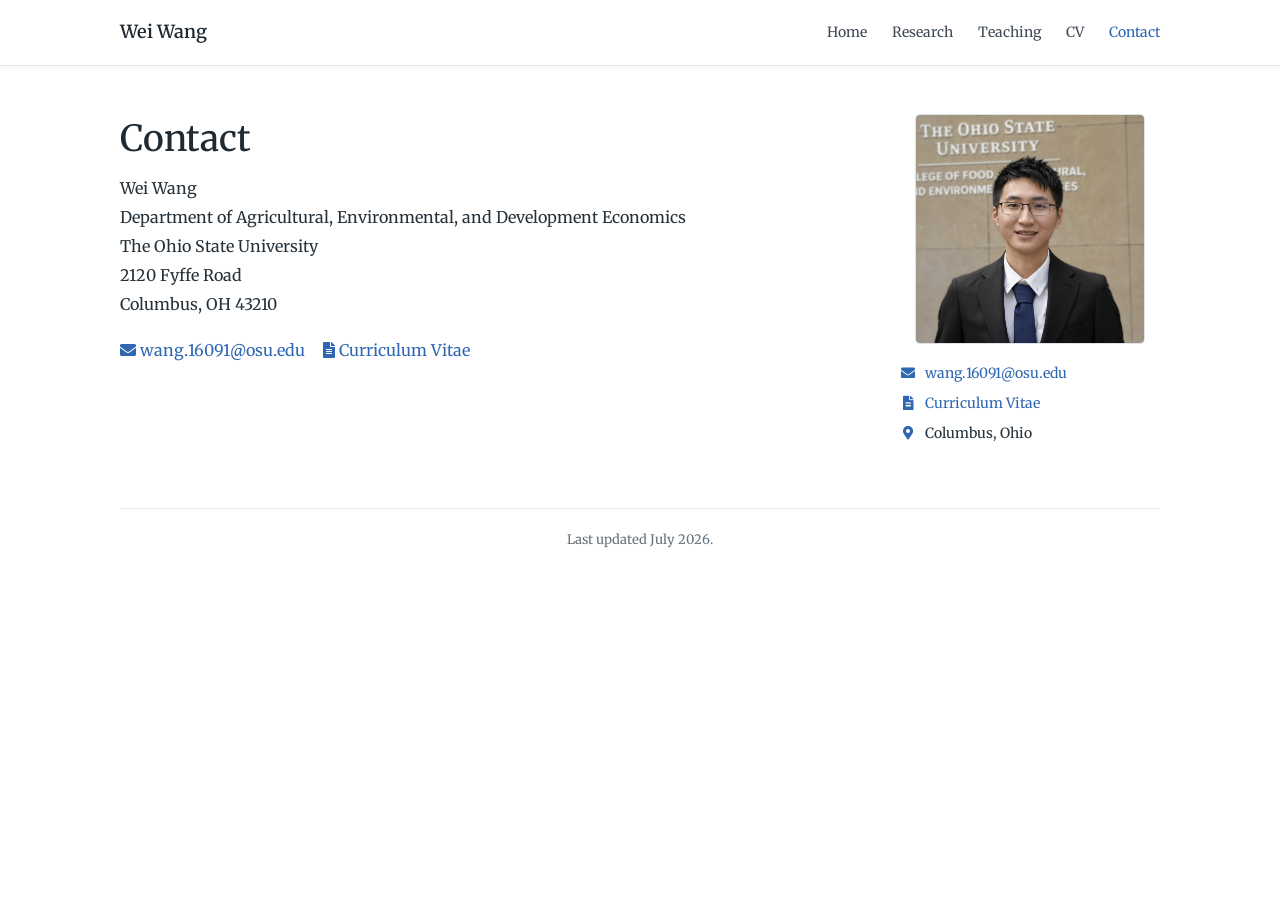
==== contact.html @ d4322f86 "Align fields and methods columns" ====
<!DOCTYPE html>
<html lang="en">
<head>
    <meta charset="UTF-8">
<meta name="viewport" content="width=device-width, initial-scale=1.0">
    <meta http-equiv="Cache-Control" content="no-cache, no-store, must-revalidate">
    <meta http-equiv="Pragma" content="no-cache">
    <meta http-equiv="Expires" content="0">
<meta name="author" content="Wei Wang">
<link rel="stylesheet"
      href="https://fonts.googleapis.com/css2?family=Merriweather:wght@300;400;500;600&display=swap">
<link rel="stylesheet"
      href="https://cdnjs.cloudflare.com/ajax/libs/font-awesome/5.15.3/css/all.min.css">
<link rel="stylesheet" href="styles.css?v=20260718-1736">
    <meta name="description" content="Contact information for Wei Wang at The Ohio State University.">
    <title>Contact | Wei Wang</title>
</head>
<body>
    <nav class="top-nav">
    <div class="nav-container">
        <a class="site-name" href="index.html?v=20260718-1736">Wei Wang</a>
        <div class="nav-links">
            <a href="index.html?v=20260718-1736">Home</a>
            <a href="research.html?v=20260718-1736">Research</a>
            <a href="teaching.html?v=20260718-1736">Teaching</a>
            <a href="Wei_Wang_CV_Updated_20260717.pdf" target="_blank" rel="noopener">CV</a>
            <a href="contact.html?v=20260718-1736" class="active">Contact</a>
        </div>
    </div>
</nav>

    <div class="page-shell">
        <main class="content">
            <section class="section">
                <h1>Contact</h1>

                <div class="contact-block">
                    <p>
                        Wei Wang<br>
                        Department of Agricultural, Environmental, and Development Economics<br>
                        The Ohio State University<br>
                        2120 Fyffe Road<br>
                        Columbus, OH 43210
                    </p>

                    <div class="contact-actions">
                        <a href="mailto:wang.16091@osu.edu">
                            <i class="fas fa-envelope" aria-hidden="true"></i>
                            wang.16091@osu.edu
                        </a>
                        <a href="Wei_Wang_CV_Updated_20260717.pdf" target="_blank" rel="noopener">
                            <i class="fas fa-file-alt" aria-hidden="true"></i>
                            Curriculum Vitae
                        </a>
                    </div>
                </div>
            </section>
        </main>

        <aside class="profile-card">
    <img class="profile-photo" src="wei-wang-profile-20260717.jpg" alt="Wei Wang">
    <div class="profile-contact">
        <a href="mailto:wang.16091@osu.edu">
            <i class="fas fa-envelope" aria-hidden="true"></i>
            <span>wang.16091@osu.edu</span>
        </a>
        <a href="Wei_Wang_CV_Updated_20260717.pdf" target="_blank" rel="noopener">
            <i class="fas fa-file-alt" aria-hidden="true"></i>
            <span>Curriculum Vitae</span>
        </a>
        <span>
            <i class="fas fa-map-marker-alt" aria-hidden="true"></i>
            <span>Columbus, Ohio</span>
        </span>
    </div>
</aside>
    </div>

    <footer class="footer">
    Last updated July 2026.
</footer>
</body>
</html>
---- styles.css ----
:root {
    --text: #26313a;
    --muted: #66717c;
    --line: #e2e7ec;
    --accent: #2f67b2;
    --background: #ffffff;
    --max-width: 1040px;
}

* {
    box-sizing: border-box;
}

html {
    scroll-behavior: smooth;
}

body {
    margin: 0;
    color: var(--text);
    background: var(--background);
    font-family: "Merriweather", Georgia, serif;
    font-size: 16px;
    line-height: 1.72;
}

a {
    color: var(--accent);
    text-decoration: none;
}

a:hover,
a:focus {
    text-decoration: underline;
    text-underline-offset: 3px;
}

.top-nav {
    position: sticky;
    top: 0;
    z-index: 1000;
    width: 100%;
    background: #ffffff;
    border-bottom: 1px solid var(--line);
    box-shadow: 0 1px 5px rgba(0, 0, 0, 0.04);
}

.nav-container {
    width: calc(100% - 48px);
    max-width: var(--max-width);
    margin: 0 auto;
    padding: 17px 0;
    display: flex;
    align-items: center;
    justify-content: space-between;
    gap: 30px;
}

.site-name {
    color: #202a33;
    font-size: 18px;
    font-weight: 600;
    text-decoration: none;
}

.nav-links {
    display: flex;
    align-items: center;
    flex-wrap: wrap;
    gap: 25px;
}

.nav-links a {
    color: #404a54;
    font-size: 14px;
    text-decoration: none;
}

.nav-links a:hover,
.nav-links a:focus,
.nav-links a.active {
    color: var(--accent);
}

.page-shell {
    width: calc(100% - 48px);
    max-width: var(--max-width);
    margin: 0 auto;
    padding: 48px 0 64px;
    display: grid;
    grid-template-columns: minmax(0, 1fr) 260px;
    gap: 64px;
    align-items: start;
}

.content {
    min-width: 0;
}

.profile-card {
    position: sticky;
    top: 105px;
    align-self: start;
    text-align: center;
}

.profile-photo {
    display: block;
    width: 230px;
    height: 230px;
    margin: 0 auto 19px;
    border-radius: 5px;
    object-fit: cover;
    border: 1px solid #dce2e8;
}

.profile-contact {
    display: grid;
    gap: 9px;
    text-align: left;
    font-size: 14px;
    line-height: 1.5;
}

.profile-contact a,
.profile-contact span {
    display: flex;
    align-items: flex-start;
    gap: 9px;
}

.profile-contact i {
    width: 16px;
    margin-top: 3px;
    color: var(--accent);
    text-align: center;
}

h1,
h2,
h3 {
    color: #202a33;
    line-height: 1.4;
}

h1 {
    margin: 0 0 10px;
    font-size: 36px;
    font-weight: 500;
}

.page-subtitle {
    margin: 0 0 25px;
    color: #3d4852;
    font-size: 17px;
}

.lead {
    margin-top: 0;
    font-size: 16px;
}

.job-market-note {
    margin: 23px 0 0;
    padding: 6px 0 6px 15px;
    border-left: 3px solid var(--accent);
    color: var(--accent);
    font-weight: 600;
}

.section {
    margin-top: 40px;
}

.section:first-child {
    margin-top: 0;
}

.section-title {
    margin: 0 0 20px;
    padding-bottom: 8px;
    border-bottom: 1px solid var(--line);
    font-size: 25px;
    font-weight: 500;
}

.subsection-title {
    margin: 40px 0 18px;
    padding-bottom: 7px;
    border-bottom: 1px solid var(--line);
    font-size: 21px;
    font-weight: 500;
}

.paper {
    margin-bottom: 31px;
}

.paper:last-child {
    margin-bottom: 0;
}

.paper h3 {
    margin: 0 0 7px;
    font-size: 19px;
    font-weight: 600;
}

.paper p {
    margin: 9px 0;
}

.paper-meta,
.course-meta {
    color: var(--muted);
    font-style: italic;
}

.label {
    display: inline-block;
    margin: 1px 0 7px;
    color: var(--accent);
    font-weight: 600;
}

.fields-line {
    margin: 9px 0;
}

.fields-line strong,
.teaching-rating strong {
    color: var(--accent);
}

.course {
    margin-bottom: 31px;
}

.course h3 {
    margin: 0 0 7px;
    font-size: 19px;
    font-weight: 600;
}

.course p {
    margin: 8px 0;
}

.teaching-rating {
    margin-top: 10px;
}

.presentation-list {
    margin: 0;
    padding-left: 20px;
}

.presentation-list li {
    margin-bottom: 10px;
}

.contact-block {
    line-height: 1.8;
}

.contact-block p {
    margin: 0 0 18px;
}

.contact-actions {
    display: flex;
    flex-wrap: wrap;
    gap: 18px;
}

.footer {
    width: calc(100% - 48px);
    max-width: var(--max-width);
    margin: 0 auto;
    padding: 20px 0 34px;
    border-top: 1px solid var(--line);
    color: var(--muted);
    font-size: 13px;
    text-align: center;
}

@media (max-width: 800px) {
    .nav-container,
    .page-shell,
    .footer {
        width: calc(100% - 32px);
    }

    .nav-container {
        align-items: flex-start;
        flex-direction: column;
        gap: 12px;
    }

    .nav-links {
        gap: 15px;
    }

    .page-shell {
        grid-template-columns: 1fr;
        gap: 35px;
        padding-top: 32px;
    }

    .profile-card {
        position: static;
        order: -1;
        width: 100%;
        max-width: 260px;
        text-align: left;
    }

    .profile-photo {
        width: 180px;
        height: 180px;
        margin: 0 0 16px;
        border-radius: 5px;
    }

    h1 {
        font-size: 31px;
    }
}

/* Compact bullet-style research fields */
.field-subtitle {
    margin: 25px 0 8px;
    font-size: 17px;
    font-weight: 600;
}

.field-list {
    margin: 8px 0 0;
    padding-left: 23px;
}

.field-list li {
    margin-bottom: 5px;
}

/* Collapsible abstracts, project summaries, and student feedback */
.content-toggle {
    margin-top: 10px;
}

.content-toggle summary {
    display: inline-block;
    list-style: none;
    cursor: pointer;
    padding: 6px 12px;
    color: var(--accent);
    background: #ffffff;
    border: 1px solid #cfd9e6;
    border-radius: 4px;
    font-size: 14px;
    font-weight: 600;
    line-height: 1.4;
}

.content-toggle summary::-webkit-details-marker {
    display: none;
}

.content-toggle summary:hover,
.content-toggle summary:focus,
.content-toggle[open] summary {
    background: #f5f8fc;
    text-decoration: none;
}

.toggle-content {
    margin-top: 14px;
    padding-left: 14px;
    border-left: 2px solid var(--line);
}

.toggle-content p:first-child {
    margin-top: 0;
}

.toggle-content p:last-child {
    margin-bottom: 0;
}

.feedback-content blockquote {
    margin: 14px 0;
    padding-left: 14px;
    color: #46525d;
    border-left: 3px solid #d6e0ec;
    font-style: italic;
}

.feedback-content blockquote:first-child {
    margin-top: 0;
}

.feedback-content blockquote:last-child {
    margin-bottom: 0;
}

/* Compact two-column fields and separate Methods section on Home */
.home-fields-section,
.home-methods-section {
    margin-top: 30px;
}

.fields-columns {
    display: grid;
    grid-template-columns: repeat(2, minmax(0, 1fr));
    gap: 34px;
}

.field-column .field-subtitle {
    margin: 0 0 8px;
}

.methods-columns {
    display: grid;
    grid-template-columns: repeat(2, minmax(0, 1fr));
    gap: 34px;
    align-items: start;
}

.method-list {
    margin: 8px 0 0;
    padding-left: 23px;
}

.method-list li {
    margin-bottom: 5px;
}

@media (min-width: 701px) {
    .method-list li {
        white-space: nowrap;
    }
}

@media (max-width: 700px) {
    .fields-columns,
    .methods-columns {
        grid-template-columns: 1fr;
        gap: 8px;
    }

    .fields-columns {
        gap: 22px;
    }
}
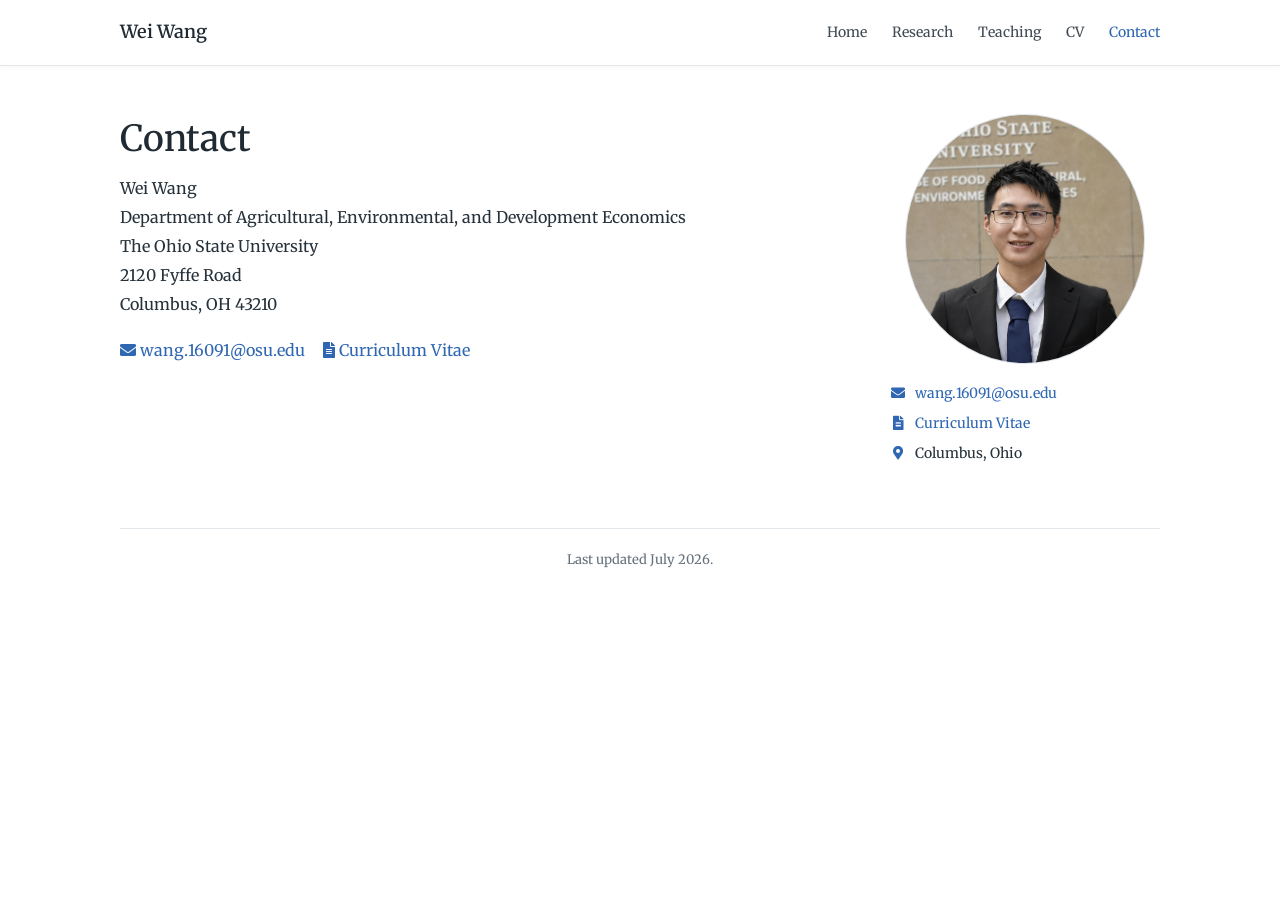
==== commit caa0109e: "Update profile, teaching, and research experience" ====
--- a/contact.html
+++ b/contact.html
@@ -11,20 +11,20 @@
       href="https://fonts.googleapis.com/css2?family=Merriweather:wght@300;400;500;600&display=swap">
 <link rel="stylesheet"
       href="https://cdnjs.cloudflare.com/ajax/libs/font-awesome/5.15.3/css/all.min.css">
-<link rel="stylesheet" href="styles.css?v=20260718-1736">
+<link rel="stylesheet" href="styles.css?v=20260719-1849">
     <meta name="description" content="Contact information for Wei Wang at The Ohio State University.">
     <title>Contact | Wei Wang</title>
 </head>
 <body>
     <nav class="top-nav">
     <div class="nav-container">
-        <a class="site-name" href="index.html?v=20260718-1736">Wei Wang</a>
+        <a class="site-name" href="index.html?v=20260719-1849">Wei Wang</a>
         <div class="nav-links">
-            <a href="index.html?v=20260718-1736">Home</a>
-            <a href="research.html?v=20260718-1736">Research</a>
-            <a href="teaching.html?v=20260718-1736">Teaching</a>
+            <a href="index.html?v=20260719-1849">Home</a>
+            <a href="research.html?v=20260719-1849">Research</a>
+            <a href="teaching.html?v=20260719-1849">Teaching</a>
             <a href="Wei_Wang_CV_Updated_20260717.pdf" target="_blank" rel="noopener">CV</a>
-            <a href="contact.html?v=20260718-1736" class="active">Contact</a>
+            <a href="contact.html?v=20260719-1849" class="active">Contact</a>
         </div>
     </div>
 </nav>
@@ -58,7 +58,7 @@
         </main>
 
         <aside class="profile-card">
-    <img class="profile-photo" src="wei-wang-profile-20260717.jpg" alt="Wei Wang">
+    <img class="profile-photo" src="wei-wang-profile-20260719.jpg" alt="Wei Wang">
     <div class="profile-contact">
         <a href="mailto:wang.16091@osu.edu">
             <i class="fas fa-envelope" aria-hidden="true"></i>
--- a/styles.css
+++ b/styles.css
@@ -88,8 +88,8 @@
     margin: 0 auto;
     padding: 48px 0 64px;
     display: grid;
-    grid-template-columns: minmax(0, 1fr) 260px;
-    gap: 64px;
+    grid-template-columns: minmax(0, 1fr) 270px;
+    gap: 52px;
     align-items: start;
 }
 
@@ -106,11 +106,12 @@
 
 .profile-photo {
     display: block;
-    width: 230px;
-    height: 230px;
+    width: 240px;
+    height: 250px;
     margin: 0 auto 19px;
-    border-radius: 5px;
+    border-radius: 50%;
     object-fit: cover;
+    object-position: center 35%;
     border: 1px solid #dce2e8;
 }
 
@@ -316,10 +317,11 @@
     }
 
     .profile-photo {
-        width: 180px;
-        height: 180px;
+        width: 190px;
+        height: 198px;
         margin: 0 0 16px;
-        border-radius: 5px;
+        border-radius: 50%;
+        object-position: center 35%;
     }
 
     h1 {
@@ -453,3 +455,35 @@
     }
 }
 
+/* Teaching role hierarchy and research-experience entry */
+.teaching-role-title {
+    margin: 31px 0 18px;
+    font-size: 20px;
+    font-weight: 600;
+}
+
+.teaching-course-entry {
+    margin-bottom: 27px;
+}
+
+.teaching-institution,
+.experience-meta {
+    margin: 2px 0 7px;
+    color: #3d4852;
+    font-style: normal;
+}
+
+.experience-item {
+    margin-bottom: 31px;
+}
+
+.experience-item h3 {
+    margin: 0 0 7px;
+    font-size: 19px;
+    font-weight: 600;
+}
+
+.experience-item p {
+    margin: 8px 0;
+}
+
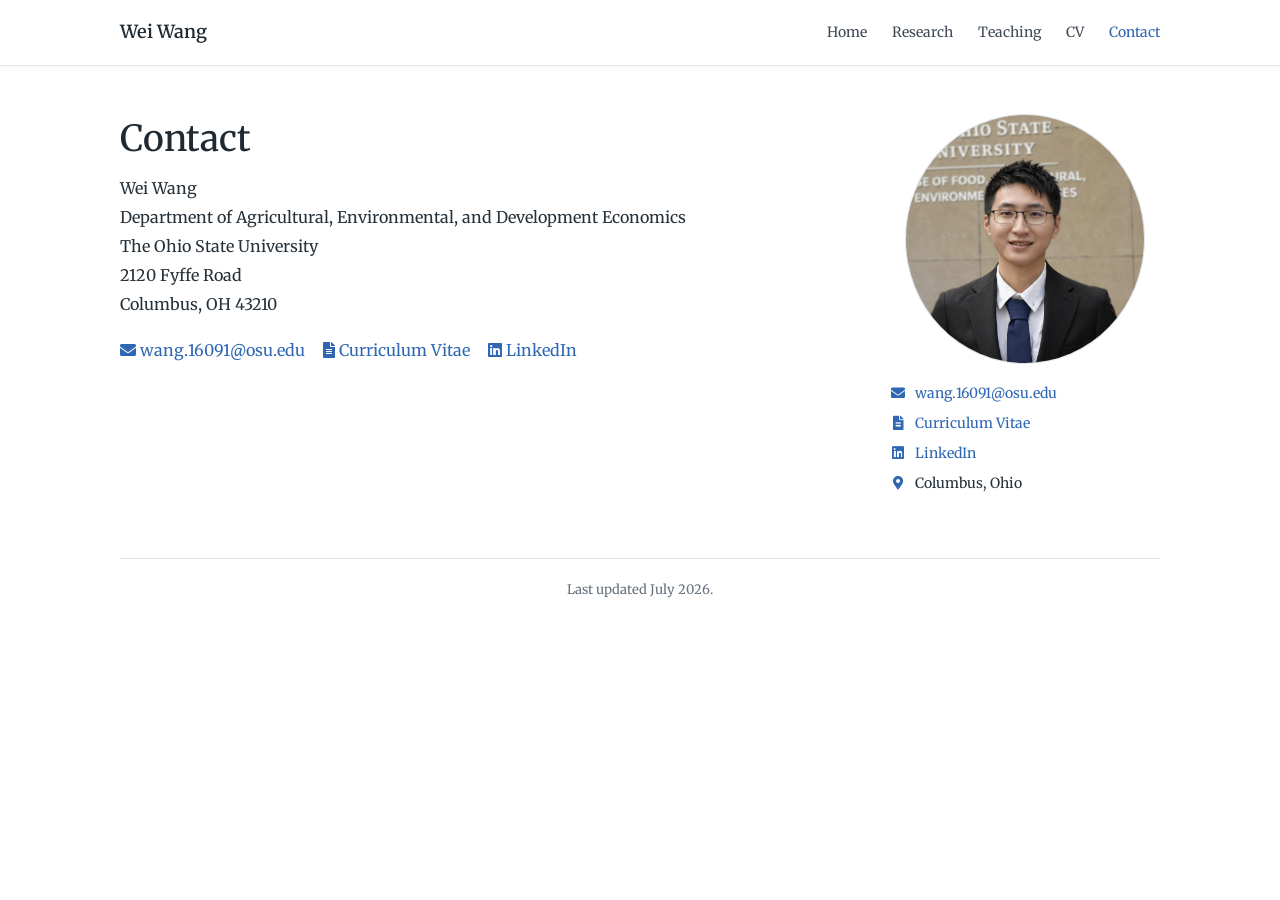
==== commit 778cc1f4: "Update dates, advisor, and LinkedIn" ====
--- a/contact.html
+++ b/contact.html
@@ -11,20 +11,20 @@
       href="https://fonts.googleapis.com/css2?family=Merriweather:wght@300;400;500;600&display=swap">
 <link rel="stylesheet"
       href="https://cdnjs.cloudflare.com/ajax/libs/font-awesome/5.15.3/css/all.min.css">
-<link rel="stylesheet" href="styles.css?v=20260719-1849">
+<link rel="stylesheet" href="styles.css?v=20260719-1921">
     <meta name="description" content="Contact information for Wei Wang at The Ohio State University.">
     <title>Contact | Wei Wang</title>
 </head>
 <body>
     <nav class="top-nav">
     <div class="nav-container">
-        <a class="site-name" href="index.html?v=20260719-1849">Wei Wang</a>
+        <a class="site-name" href="index.html?v=20260719-1921">Wei Wang</a>
         <div class="nav-links">
-            <a href="index.html?v=20260719-1849">Home</a>
-            <a href="research.html?v=20260719-1849">Research</a>
-            <a href="teaching.html?v=20260719-1849">Teaching</a>
+            <a href="index.html?v=20260719-1921">Home</a>
+            <a href="research.html?v=20260719-1921">Research</a>
+            <a href="teaching.html?v=20260719-1921">Teaching</a>
             <a href="Wei_Wang_CV_Updated_20260717.pdf" target="_blank" rel="noopener">CV</a>
-            <a href="contact.html?v=20260719-1849" class="active">Contact</a>
+            <a href="contact.html?v=20260719-1921" class="active">Contact</a>
         </div>
     </div>
 </nav>
@@ -52,6 +52,10 @@
                             <i class="fas fa-file-alt" aria-hidden="true"></i>
                             Curriculum Vitae
                         </a>
+                        <a href="https://www.linkedin.com/in/wei-wang-a7671337b" target="_blank" rel="noopener">
+                            <i class="fab fa-linkedin" aria-hidden="true"></i>
+                            LinkedIn
+                        </a>
                     </div>
                 </div>
             </section>
@@ -68,6 +72,10 @@
             <i class="fas fa-file-alt" aria-hidden="true"></i>
             <span>Curriculum Vitae</span>
         </a>
+        <a href="https://www.linkedin.com/in/wei-wang-a7671337b" target="_blank" rel="noopener">
+            <i class="fab fa-linkedin" aria-hidden="true"></i>
+            <span>LinkedIn</span>
+        </a>
         <span>
             <i class="fas fa-map-marker-alt" aria-hidden="true"></i>
             <span>Columbus, Ohio</span>
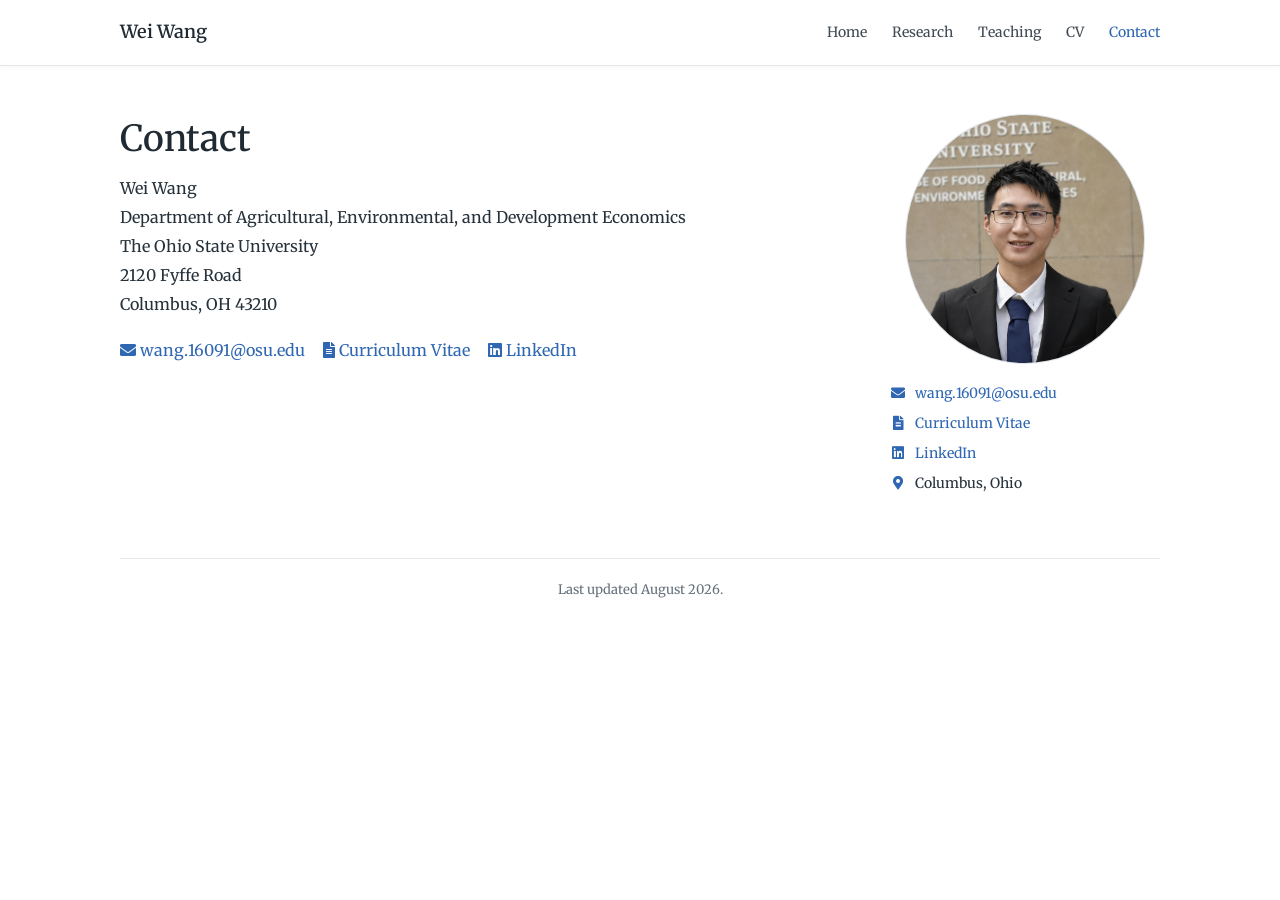
==== commit bd651b01: "Update teaching, committee, and research fields" ====
--- a/contact.html
+++ b/contact.html
@@ -11,20 +11,20 @@
       href="https://fonts.googleapis.com/css2?family=Merriweather:wght@300;400;500;600&display=swap">
 <link rel="stylesheet"
       href="https://cdnjs.cloudflare.com/ajax/libs/font-awesome/5.15.3/css/all.min.css">
-<link rel="stylesheet" href="styles.css?v=20260719-1921">
+<link rel="stylesheet" href="styles.css?v=20260829-2255">
     <meta name="description" content="Contact information for Wei Wang at The Ohio State University.">
     <title>Contact | Wei Wang</title>
 </head>
 <body>
     <nav class="top-nav">
     <div class="nav-container">
-        <a class="site-name" href="index.html?v=20260719-1921">Wei Wang</a>
+        <a class="site-name" href="index.html?v=20260829-2255">Wei Wang</a>
         <div class="nav-links">
-            <a href="index.html?v=20260719-1921">Home</a>
-            <a href="research.html?v=20260719-1921">Research</a>
-            <a href="teaching.html?v=20260719-1921">Teaching</a>
-            <a href="Wei_Wang_CV_Updated_20260717.pdf" target="_blank" rel="noopener">CV</a>
-            <a href="contact.html?v=20260719-1921" class="active">Contact</a>
+            <a href="index.html?v=20260829-2255">Home</a>
+            <a href="research.html?v=20260829-2255">Research</a>
+            <a href="teaching.html?v=20260829-2255">Teaching</a>
+            <a href="Wei_Wang_CV_20260805.pdf" target="_blank" rel="noopener">CV</a>
+            <a href="contact.html?v=20260829-2255" class="active">Contact</a>
         </div>
     </div>
 </nav>
@@ -48,7 +48,7 @@
                             <i class="fas fa-envelope" aria-hidden="true"></i>
                             wang.16091@osu.edu
                         </a>
-                        <a href="Wei_Wang_CV_Updated_20260717.pdf" target="_blank" rel="noopener">
+                        <a href="Wei_Wang_CV_20260805.pdf" target="_blank" rel="noopener">
                             <i class="fas fa-file-alt" aria-hidden="true"></i>
                             Curriculum Vitae
                         </a>
@@ -68,7 +68,7 @@
             <i class="fas fa-envelope" aria-hidden="true"></i>
             <span>wang.16091@osu.edu</span>
         </a>
-        <a href="Wei_Wang_CV_Updated_20260717.pdf" target="_blank" rel="noopener">
+        <a href="Wei_Wang_CV_20260805.pdf" target="_blank" rel="noopener">
             <i class="fas fa-file-alt" aria-hidden="true"></i>
             <span>Curriculum Vitae</span>
         </a>
@@ -85,7 +85,7 @@
     </div>
 
     <footer class="footer">
-    Last updated July 2026.
+    Last updated August 2026.
 </footer>
 </body>
 </html>
